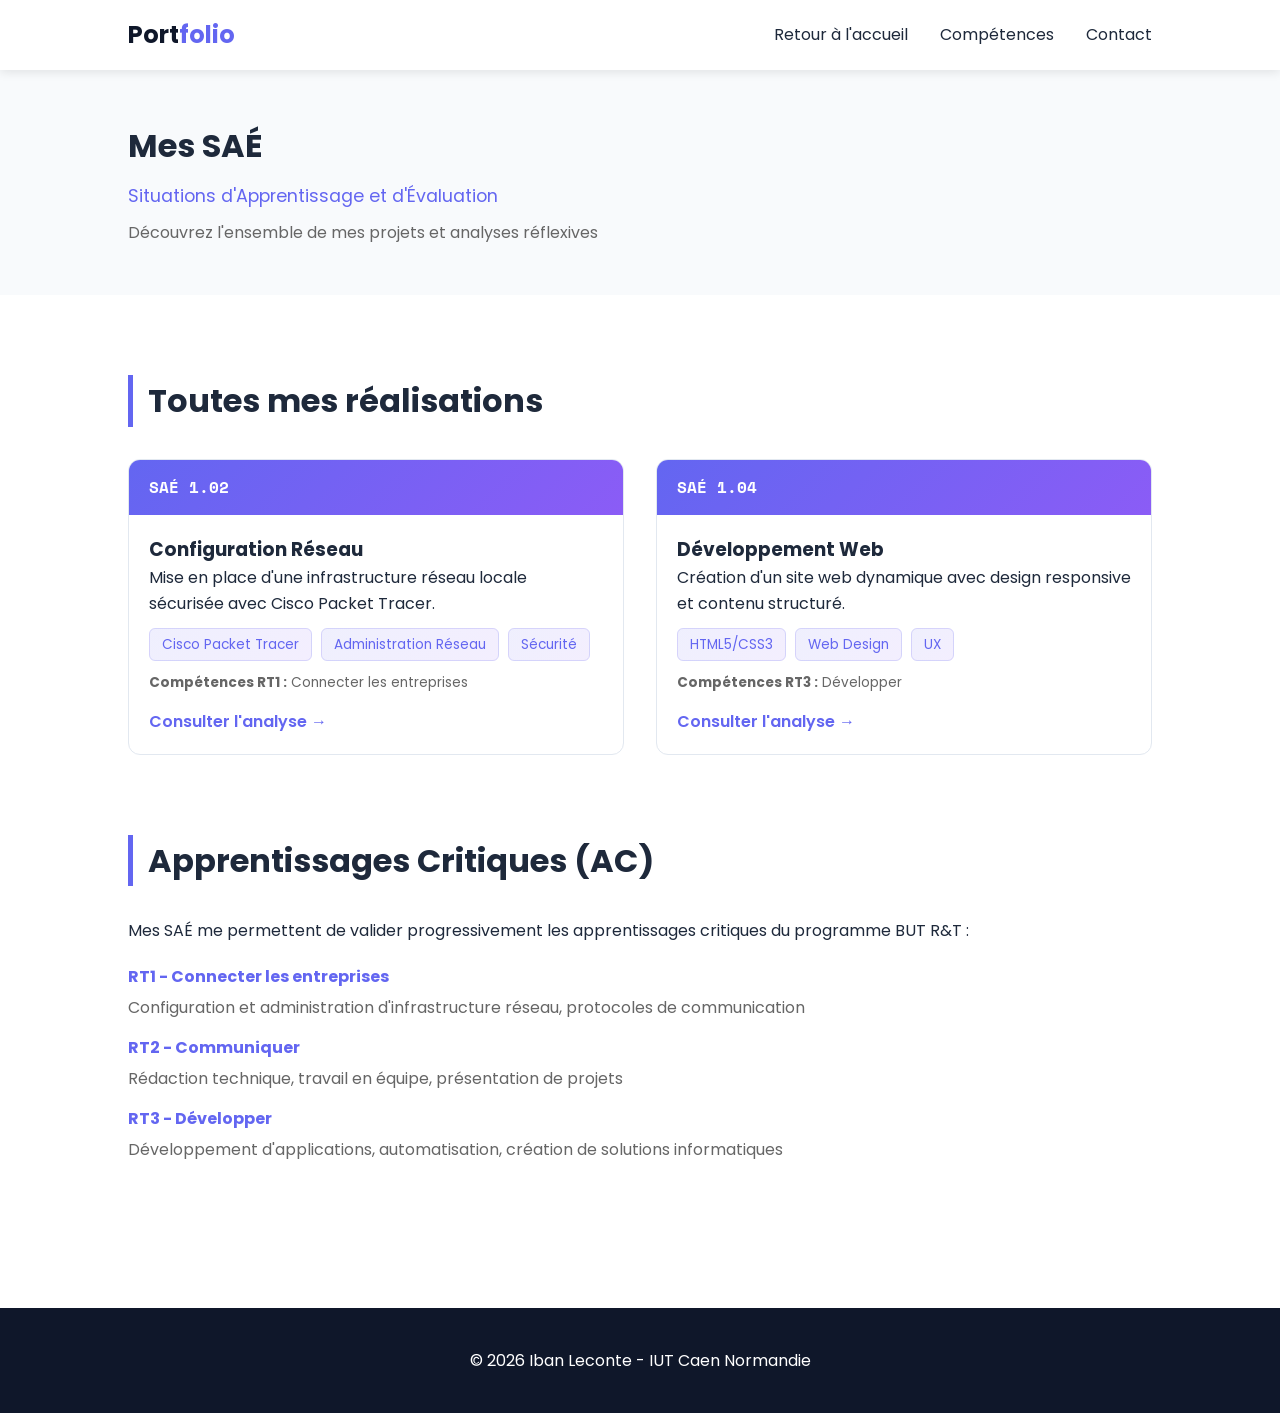
==== sae.html @ d7311331 "amélioration" ====
<!DOCTYPE html>
<html lang="fr">

<head>
    <meta charset="UTF-8">
    <meta name="viewport" content="width=device-width, initial-scale=1.0">
    <title>Mes SAÉ - Portfolio Iban Leconte</title>
    <link rel="stylesheet" href="style.css">
    <link href="https://fonts.googleapis.com/css2?family=Poppins:wght@300;400;600&family=Space+Mono&display=swap" rel="stylesheet">
</head>

<body>

    <nav>
        <div class="logo">Port<span>folio</span></div>
        <ul class="nav-links">
            <li><a href="index.html">Retour à l'accueil</a></li>
            <li><a href="index.html#skills">Compétences</a></li>
            <li><a href="index.html#contact">Contact</a></li>
        </ul>
    </nav>

    <header class="container bg-light" style="padding-top: 50px; padding-bottom: 50px;">
        <h1 style="margin-bottom: 10px;">Mes SAÉ</h1>
        <p style="color: var(--primary); font-size: 1.1rem;">Situations d'Apprentissage et d'Évaluation</p>
        <p style="color: #666; margin-top: 10px;">Découvrez l'ensemble de mes projets et analyses réflexives</p>
    </header>

    <main class="container">
        
        <section class="sae-section">
            <h2 class="section-title">Toutes mes réalisations</h2>
            <div class="project-grid" style="grid-template-columns: repeat(auto-fit, minmax(350px, 1fr));">
                
                <div class="card">
                    <div class="card-header">SAÉ 1.02</div>
                    <div class="card-body">
                        <h3>Configuration Réseau</h3>
                        <p>Mise en place d'une infrastructure réseau locale sécurisée avec Cisco Packet Tracer.</p>
                        <div class="tags">
                            <span>Cisco Packet Tracer</span>
                            <span>Administration Réseau</span>
                            <span>Sécurité</span>
                        </div>
                        <p style="font-size: 0.85rem; color: #666; margin-top: 15px;">
                            <strong>Compétences RT1 :</strong> Connecter les entreprises
                        </p>
                        <a href="sae102.html" class="link-btn" style="display: inline-block; margin-top: 15px;">Consulter l'analyse &rarr;</a>
                    </div>
                </div>

                <div class="card">
                    <div class="card-header">SAÉ 1.04</div>
                    <div class="card-body">
                        <h3>Développement Web</h3>
                        <p>Création d'un site web dynamique avec design responsive et contenu structuré.</p>
                        <div class="tags">
                            <span>HTML5/CSS3</span>
                            <span>Web Design</span>
                            <span>UX</span>
                        </div>
                        <p style="font-size: 0.85rem; color: #666; margin-top: 15px;">
                            <strong>Compétences RT3 :</strong> Développer
                        </p>
                        <a href="sae14.html" class="link-btn" style="display: inline-block; margin-top: 15px;">Consulter l'analyse &rarr;</a>
                    </div>
                </div>

            </div>
        </section>

        <div style="margin: 80px 0;"></div>

        <section class="sae-section">
            <h2 class="section-title">Apprentissages Critiques (AC)</h2>
            <div class="path-card" style="width: 100%;">
                <p>Mes SAÉ me permettent de valider progressivement les apprentissages critiques du programme BUT R&T :</p>
                <ul style="list-style: none; padding-left: 0; margin-top: 20px;">
                    <li style="margin-bottom: 15px;">
                        <strong style="color: var(--primary);">RT1 - Connecter les entreprises</strong>
                        <p style="margin: 5px 0 0 0; color: #666;">Configuration et administration d'infrastructure réseau, protocoles de communication</p>
                    </li>
                    <li style="margin-bottom: 15px;">
                        <strong style="color: var(--primary);">RT2 - Communiquer</strong>
                        <p style="margin: 5px 0 0 0; color: #666;">Rédaction technique, travail en équipe, présentation de projets</p>
                    </li>
                    <li style="margin-bottom: 15px;">
                        <strong style="color: var(--primary);">RT3 - Développer</strong>
                        <p style="margin: 5px 0 0 0; color: #666;">Développement d'applications, automatisation, création de solutions informatiques</p>
                    </li>
                </ul>
            </div>
        </section>

    </main>

    <footer style="background: var(--dark); color: white; padding: 40px 10%; text-align: center; margin-top: 50px;">
        <p>&copy; 2026 Iban Leconte - IUT Caen Normandie</p>
    </footer>

</body>

</html>
---- style.css ----
:root {
    --primary: #6366f1;
    --secondary: #8b5cf6;
    --dark: #0f172a;
    --light: #f8fafc;
    --text: #1e293b;
    --border: #e2e8f0;
    --accent: #ec4899;
}

* { margin: 0; padding: 0; box-sizing: border-box; }
body {
    font-family: 'Poppins', sans-serif;
    color: var(--text);
    line-height: 1.6;
    scroll-behavior: smooth;
}

/* Navigation */
nav {
    display: flex;
    justify-content: space-between;
    align-items: center;
    padding: 1rem 10%;
    background: white;
    box-shadow: 0 2px 10px rgba(0,0,0,0.1);
    position: sticky;
    top: 0;
    z-index: 1000;
}

.logo { font-weight: 700; font-size: 1.5rem; color: var(--dark); }
.logo span { color: var(--primary); }
.nav-links { display: flex; list-style: none; gap: 2rem; }
.nav-links a { text-decoration: none; color: var(--text); font-weight: 400; transition: 0.3s; }
.nav-links a:hover { color: var(--primary); }

/* Hero Section */
.hero {
    padding: 50px 10%;
    background: linear-gradient(135deg, #0f172a 0%, #1e293b 100%);
    min-height: auto;
    display: flex;
    align-items: center;
    color: white;
}

.hero-content { display: flex; align-items: center; gap: 4rem; flex-wrap: wrap; }
.hero-text { flex: 1; min-width: 300px; }
.hero-text h1 { font-size: 3.5rem; line-height: 1.2; margin-bottom: 1.5rem; color: white; }
.highlight { color: var(--primary); }
.subtitle { font-size: 1.2rem; color: var(--secondary); font-weight: 600; margin-bottom: 1rem; }
.hero-text > p { margin-bottom: 1.5rem; color: rgba(255, 255, 255, 0.9); font-size: 1.05rem; }

.hero-text > p { margin-bottom: 1.5rem; color: rgba(255, 255, 255, 0.9); font-size: 1.05rem; }

.profile-img {
    width: 280px;
    height: 280px;
    border-radius: 20px;
    object-fit: cover;
    box-shadow: 0px 10px 30px rgba(99, 102, 241, 0.2);
}

/* Sections */
.container { padding: 80px 10%; }
.bg-light { background-color: var(--light); }
.section-title { font-size: 2rem; margin-bottom: 2rem; border-left: 5px solid var(--primary); padding-left: 15px; }
.section-intro { margin-bottom: 3rem; color: #666; }

/* Cartes SAÉ */
.project-grid { display: grid; grid-template-columns: repeat(auto-fit, minmax(300px, 1fr)); gap: 2rem; }
.card {
    background: white;
    border-radius: 12px;
    overflow: hidden;
    border: 1px solid var(--border);
    transition: transform 0.3s, box-shadow 0.3s;
}
.card:hover { transform: translateY(-10px); box-shadow: 0 15px 40px rgba(99, 102, 241, 0.15); }
.card-header { background: linear-gradient(135deg, var(--primary) 0%, var(--secondary) 100%); color: white; padding: 15px 20px; font-family: 'Space Mono', monospace; font-weight: 600; }
.card-body { padding: 20px; }
.tags { margin: 15px 0; }
.tags span {
    background: linear-gradient(135deg, rgba(99, 102, 241, 0.1) 0%, rgba(139, 92, 246, 0.1) 100%);
    color: var(--primary);
    padding: 6px 12px;
    border-radius: 6px;
    font-size: 0.85rem;
    border: 1px solid rgba(99, 102, 241, 0.2);
    margin-right: 5px;
    color: var(--primary);
}
.link-btn { 
    color: var(--primary); 
    text-decoration: none; 
    font-weight: 600;
    transition: 0.3s;
}
.link-btn:hover { color: var(--secondary); }

/* Boutons */
.btn {
    display: inline-block;
    padding: 12px 28px;
    background: linear-gradient(135deg, var(--primary) 0%, var(--secondary) 100%);
    color: white !important;
    text-decoration: none;
    border-radius: 8px;
    font-weight: 600;
    transition: all 0.3s ease;
    border: none;
    cursor: pointer;
    box-shadow: 0 4px 15px rgba(99, 102, 241, 0.3);
}

.btn:hover {
    transform: translateY(-2px);
    box-shadow: 0 6px 25px rgba(99, 102, 241, 0.4);
}

.btn-outline {
    background: transparent;
    border: 2px solid var(--primary);
    color: var(--primary) !important;
    box-shadow: none;
}

.btn-outline:hover {
    background: var(--primary);
    color: white !important;
    box-shadow: 0 4px 15px rgba(99, 102, 241, 0.3);
}

/* Compétences */
.skills-grid { display: grid; grid-template-columns: repeat(auto-fit, minmax(250px, 1fr)); gap: 3rem; }
.skill-item {
    background: white;
    border: 2px solid var(--primary);
    border-radius: 12px;
    padding: 25px;
    transition: all 0.3s ease;
}
.skill-item:hover {
    box-shadow: 0 8px 25px rgba(99, 102, 241, 0.15);
    transform: translateY(-5px);
    border-color: var(--secondary);
}
.skill-item h4 { margin-bottom: 15px; color: var(--dark); font-size: 1.05rem; }
.progress-bar { background: #e2e8f0; height: 8px; border-radius: 4px; margin-bottom: 15px; }
.progress { background: linear-gradient(90deg, var(--primary) 0%, var(--secondary) 100%); height: 100%; border-radius: 4px; }
.skill-item p { color: #666; font-size: 0.95rem; margin-top: 10px; }

/* Footer */
footer { background: var(--dark); color: white; text-align: center; padding: 60px 10% 20px; }
footer h2 { margin-bottom: 1.5rem; font-size: 2rem; }
footer > div > p { margin-bottom: 2rem; font-size: 1.05rem; color: rgba(255, 255, 255, 0.8); }
footer .btn { margin-bottom: 2rem; }
.footer-bottom { margin-top: 40px; padding-top: 20px; border-top: 1px solid #333; font-size: 0.8rem; opacity: 0.7; }

/* Responsive */
@media (max-width: 768px) {
    .hero-text h1 { font-size: 2.5rem; }
    .nav-links { display: none; } /* On pourrait ajouter un menu burger ici */
}

/* Style de la carte de présentation */
.presentation-card {
    background: white;
    border-radius: 15px;
    padding: 40px;
    box-shadow: 0 10px 30px rgba(0, 0, 0, 0.05);
    border: 1px solid var(--border);
    max-width: 900px;
    margin: 0 auto;
}

.pres-header {
    display: flex;
    align-items: center;
    gap: 20px;
    margin-bottom: 25px;
    border-bottom: 2px solid var(--light);
    padding-bottom: 20px;
}

.pres-icon {
    font-size: 2.5rem;
    background: var(--light);
    width: 60px;
    height: 60px;
    display: flex;
    align-items: center;
    justify-content: center;
    border-radius: 12px;
}

.pres-title h3 {
    font-size: 1.5rem;
    color: var(--dark);
}

.pres-title p {
    color: var(--primary);
    font-weight: 500;
    font-size: 0.9rem;
}

.pres-body p {
    font-size: 1.05rem;
    color: #555;
    margin-bottom: 25px;
}

.pres-info-grid {
    display: grid;
    grid-template-columns: repeat(auto-fit, minmax(200px, 1fr));
    gap: 20px;
    background: var(--light);
    padding: 20px;
    border-radius: 10px;
    margin-bottom: 25px;
}

.pres-info-item strong {
    display: block;
    color: var(--dark);
    font-size: 0.9rem;
    margin-bottom: 5px;
}

.pres-info-item p {
    font-size: 0.9rem;
    margin-bottom: 0;
    color: var(--primary);
}

.pres-footer {
    font-style: italic;
    border-left: 3px solid var(--primary);
    padding-left: 15px;
    margin-bottom: 0 !important;
}

/* --- Variables Additionnelles --- */
:root {
    --glass-bg: rgba(255, 255, 255, 0.7);
    --glass-border: rgba(255, 255, 255, 0.3);
    --shadow-soft: 0 8px 32px 0 rgba(31, 38, 135, 0.08);
}

.sae-page {
    background: radial-gradient(circle at top right, #f0f7ff, #ffffff);
}

/* --- Hero & Navigation --- */
.glass-nav {
    background: rgba(255, 255, 255, 0.8);
    backdrop-filter: blur(10px);
    border-bottom: 1px solid var(--glass-border);
}

.sae-hero {
    padding: 120px 10% 60px;
    background: linear-gradient(135deg, var(--dark) 0%, #2c3e50 100%);
    color: white;
    text-align: center;
    clip-path: polygon(0 0, 100% 0, 100% 90%, 0 100%);
}

.badge {
    background: var(--primary);
    padding: 5px 15px;
    border-radius: 50px;
    font-size: 0.8rem;
    font-weight: 600;
    text-transform: uppercase;
}

.tag-pill {
    background: rgba(255,255,255,0.1);
    border: 1px solid rgba(255,255,255,0.2);
    padding: 6px 18px;
    border-radius: 50px;
    margin: 5px;
    display: inline-block;
    backdrop-filter: blur(5px);
}

/* --- Blocs de Contenu --- */
.content-block { margin-bottom: 80px; }
.block-header { display: flex; align-items: center; gap: 15px; margin-bottom: 25px; }
.block-header .icon { font-size: 2rem; }

.card-glass {
    background: var(--glass-bg);
    backdrop-filter: blur(8px);
    border: 1px solid var(--glass-border);
    padding: 40px;
    border-radius: 20px;
    box-shadow: var(--shadow-soft);
}

/* --- Visuals & Terminal --- */
.visual-grid {
    display: grid;
    grid-template-columns: 1fr 1fr;
    gap: 30px;
}

.trace-card {
    background: white;
    border-radius: 20px;
    overflow: hidden;
    box-shadow: var(--shadow-soft);
}

.img-placeholder {
    background: #f0f4f8;
    height: 250px;
    display: flex;
    align-items: center;
    justify-content: center;
    color: var(--primary);
    font-weight: 600;
    border-bottom: 1px solid #eee;
}

.terminal-container {
    background: #1e1e1e;
    border-radius: 12px;
    overflow: hidden;
    box-shadow: 0 15px 35px rgba(0,0,0,0.2);
}

.terminal-header {
    background: #333;
    padding: 12px 15px;
    display: flex;
    align-items: center;
    gap: 8px;
}

.dot { width: 12px; height: 12px; border-radius: 50%; }
.red { background: #ff5f56; }
.yellow { background: #ffbd2e; }
.green { background: #27c93f; }
.terminal-title { color: #aaa; font-size: 0.8rem; margin-left: 10px; font-family: sans-serif; }

.terminal-body {
    padding: 20px;
    color: #00ff00;
    font-family: 'Space Mono', monospace;
    font-size: 0.9rem;
    line-height: 1.5;
}

/* --- Amélioration Section À Propos --- */
.about-wrapper {
    display: grid;
    grid-template-columns: 1.5fr 1fr;
    gap: 50px;
    align-items: center;
}

.about-text h3 {
    font-size: 1.8rem;
    margin-bottom: 20px;
    color: var(--dark);
}

.about-text p {
    margin-bottom: 20px;
    font-size: 1.05rem;
    color: #444;
    text-align: justify;
}

.about-cta {
    display: flex;
    gap: 15px;
    margin-top: 30px;
}

/* Cartes de détails à droite */
.about-details {
    display: grid;
    gap: 20px;
}

.detail-card {
    background: white;
    padding: 20px;
    border-radius: 12px;
    display: flex;
    align-items: center;
    gap: 15px;
    border: 1px solid var(--border);
    transition: 0.3s;
    box-shadow: 0 4px 15px rgba(0,0,0,0.02);
}

.detail-card:hover {
    transform: translateX(10px);
    border-color: var(--primary);
    box-shadow: 0 4px 20px rgba(0,112,243,0.1);
}

.detail-icon {
    font-size: 1.5rem;
    background: var(--light);
    width: 50px;
    height: 50px;
    display: flex;
    align-items: center;
    justify-content: center;
    border-radius: 10px;
}

.detail-info h4 {
    font-size: 0.9rem;
    color: var(--secondary-text);
    margin-bottom: 2px;
}

.detail-info p {
    font-weight: 600;
    color: var(--dark);
    margin: 0;
}

/* Responsive */
@media (max-width: 900px) {
    .about-wrapper {
        grid-template-columns: 1fr;
    }
    .about-details {
        order: -1; /* Les détails passent au-dessus sur mobile */
    }
}
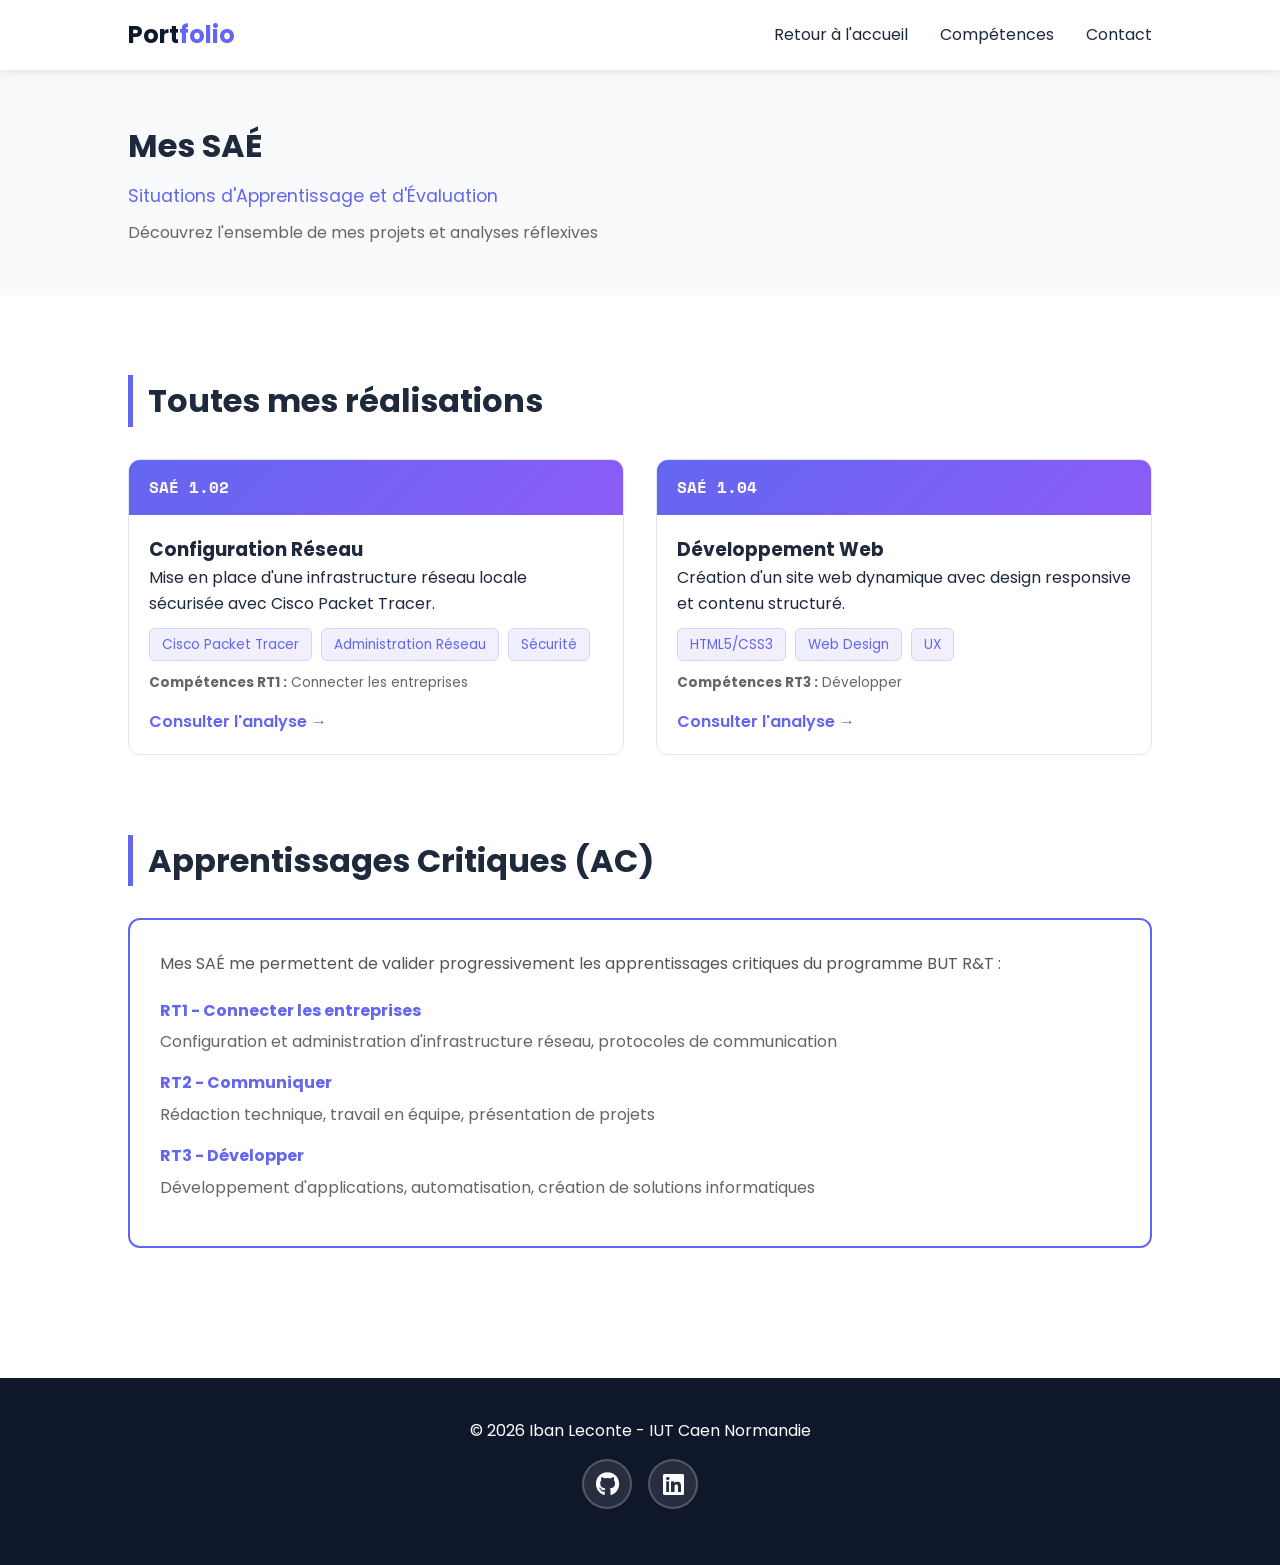
==== commit 86c141a7: "amélioration 2" ====
--- a/sae.html
+++ b/sae.html
@@ -7,12 +7,18 @@
     <title>Mes SAÉ - Portfolio Iban Leconte</title>
     <link rel="stylesheet" href="style.css">
     <link href="https://fonts.googleapis.com/css2?family=Poppins:wght@300;400;600&family=Space+Mono&display=swap" rel="stylesheet">
+    <link rel="stylesheet" href="https://cdnjs.cloudflare.com/ajax/libs/font-awesome/6.4.0/css/all.min.css">
 </head>
 
 <body>
 
     <nav>
         <div class="logo">Port<span>folio</span></div>
+        <div class="menu-toggle">
+            <span></span>
+            <span></span>
+            <span></span>
+        </div>
         <ul class="nav-links">
             <li><a href="index.html">Retour à l'accueil</a></li>
             <li><a href="index.html#skills">Compétences</a></li>
@@ -96,8 +102,14 @@
 
     <footer style="background: var(--dark); color: white; padding: 40px 10%; text-align: center; margin-top: 50px;">
         <p>&copy; 2026 Iban Leconte - IUT Caen Normandie</p>
+        
+        <ul class="social-links">
+            <li><a href="https://github.com/iban18" target="_blank" rel="noopener noreferrer" title="GitHub"><i class="fab fa-github"></i></a></li>
+            <li><a href="https://www.linkedin.com/in/iban-leconte-3233163b8/" target="_blank" rel="noopener noreferrer" title="LinkedIn"><i class="fab fa-linkedin"></i></a></li>
+        </ul>
     </footer>
 
+    <script src="script.js"></script>
 </body>
 
 </html>
--- a/style.css
+++ b/style.css
@@ -6,9 +6,13 @@
     --text: #1e293b;
     --border: #e2e8f0;
     --accent: #ec4899;
+    --glass-bg: rgba(255, 255, 255, 0.7);
+    --glass-border: rgba(255, 255, 255, 0.3);
+    --shadow-soft: 0 8px 32px 0 rgba(31, 38, 135, 0.08);
 }
 
 * { margin: 0; padding: 0; box-sizing: border-box; }
+
 body {
     font-family: 'Poppins', sans-serif;
     color: var(--text);
@@ -31,27 +35,86 @@
 
 .logo { font-weight: 700; font-size: 1.5rem; color: var(--dark); }
 .logo span { color: var(--primary); }
+
+/* Menu Hamburger */
+.menu-toggle {
+    display: none;
+    flex-direction: column;
+    cursor: pointer;
+    gap: 5px;
+}
+
+.menu-toggle span {
+    width: 25px;
+    height: 3px;
+    background: var(--dark);
+    border-radius: 2px;
+    transition: all 0.3s ease;
+}
+
+.menu-toggle.active span:nth-child(1) {
+    transform: rotate(45deg) translate(8px, 8px);
+}
+
+.menu-toggle.active span:nth-child(2) {
+    opacity: 0;
+}
+
+.menu-toggle.active span:nth-child(3) {
+    transform: rotate(-45deg) translate(7px, -7px);
+}
+
 .nav-links { display: flex; list-style: none; gap: 2rem; }
 .nav-links a { text-decoration: none; color: var(--text); font-weight: 400; transition: 0.3s; }
 .nav-links a:hover { color: var(--primary); }
 
-/* Hero Section */
+/* Hero Section - FOND MODIFIÉ ICI */
 .hero {
     padding: 50px 10%;
-    background: linear-gradient(135deg, #0f172a 0%, #1e293b 100%);
+    /* Nouveau dégradé plus intense et vibrant au lieu du gris/bleu très sombre */
+    background: linear-gradient(135deg, #1e293b 0%, #3730a3 100%);
     min-height: auto;
     display: flex;
     align-items: center;
     color: white;
-}
-
-.hero-content { display: flex; align-items: center; gap: 4rem; flex-wrap: wrap; }
+    position: relative;
+    overflow: hidden;
+}
+
+/* Décoration SVG en arrière-plan */
+.hero::before {
+    content: '';
+    position: absolute;
+    top: -100px;
+    right: -100px;
+    width: 600px;
+    height: 600px;
+    background: radial-gradient(circle, var(--c1-color, rgba(99, 102, 241, 0.25)) 0%, rgba(99, 102, 241, 0) 70%);
+    border-radius: 50%;
+    pointer-events: none;
+    transform: translate(var(--c1-tx, 0px), var(--c1-ty, 0px));
+    transition: transform 3.5s ease-in-out, background 2.5s ease-in-out;
+}
+
+.hero::after {
+    content: '';
+    position: absolute;
+    bottom: -100px;
+    left: -50px;
+    width: 500px;
+    height: 500px;
+    background: radial-gradient(circle, var(--c2-color, rgba(139, 92, 246, 0.2)) 0%, rgba(139, 92, 246, 0) 70%);
+    border-radius: 50%;
+    pointer-events: none;
+    transform: translate(var(--c2-tx, 0px), var(--c2-ty, 0px));
+    transition: transform 4s ease-in-out, background 2.5s ease-in-out;
+}
+
+.hero-content { display: flex; align-items: center; gap: 4rem; flex-wrap: wrap; position: relative; z-index: 1; }
 .hero-text { flex: 1; min-width: 300px; }
 .hero-text h1 { font-size: 3.5rem; line-height: 1.2; margin-bottom: 1.5rem; color: white; }
-.highlight { color: var(--primary); }
+.highlight { color: #a5b4fc; /* Couleur de mise en valeur légèrement adoucie pour contraster avec le nouveau fond */ }
 .subtitle { font-size: 1.2rem; color: var(--secondary); font-weight: 600; margin-bottom: 1rem; }
-.hero-text > p { margin-bottom: 1.5rem; color: rgba(255, 255, 255, 0.9); font-size: 1.05rem; }
-
 .hero-text > p { margin-bottom: 1.5rem; color: rgba(255, 255, 255, 0.9); font-size: 1.05rem; }
 
 .profile-img {
@@ -59,7 +122,7 @@
     height: 280px;
     border-radius: 20px;
     object-fit: cover;
-    box-shadow: 0px 10px 30px rgba(99, 102, 241, 0.2);
+    box-shadow: 0px 10px 30px rgba(0, 0, 0, 0.4); /* Ombre accentuée pour détacher l'image du fond */
 }
 
 /* Sections */
@@ -89,7 +152,6 @@
     font-size: 0.85rem;
     border: 1px solid rgba(99, 102, 241, 0.2);
     margin-right: 5px;
-    color: var(--primary);
 }
 .link-btn { 
     color: var(--primary); 
@@ -132,6 +194,61 @@
     box-shadow: 0 4px 15px rgba(99, 102, 241, 0.3);
 }
 
+/* Section Présentation et Projection */
+.path-content {
+    display: grid;
+    grid-template-columns: repeat(auto-fit, minmax(300px, 1fr));
+    gap: 2.5rem;
+}
+
+.path-card {
+    background: white;
+    border: 2px solid var(--primary);
+    border-radius: 12px;
+    padding: 30px;
+    transition: all 0.3s ease;
+    position: relative;
+    overflow: hidden;
+}
+
+.path-card::before {
+    content: '';
+    position: absolute;
+    top: 0;
+    left: -100%;
+    width: 100%;
+    height: 100%;
+    background: linear-gradient(135deg, rgba(99, 102, 241, 0.1) 0%, rgba(139, 92, 246, 0.1) 100%);
+    transition: left 0.3s ease;
+    z-index: 0;
+}
+
+.path-card:hover {
+    transform: translateY(-8px);
+    box-shadow: 0 15px 40px rgba(99, 102, 241, 0.2);
+    border-color: var(--secondary);
+}
+
+.path-card:hover::before {
+    left: 0;
+}
+
+.path-card h3 {
+    font-size: 1.4rem;
+    color: var(--primary);
+    margin-bottom: 1rem;
+    position: relative;
+    z-index: 1;
+}
+
+.path-card p {
+    color: #555;
+    font-size: 1rem;
+    line-height: 1.7;
+    position: relative;
+    z-index: 1;
+}
+
 /* Compétences */
 .skills-grid { display: grid; grid-template-columns: repeat(auto-fit, minmax(250px, 1fr)); gap: 3rem; }
 .skill-item {
@@ -152,16 +269,16 @@
 .skill-item p { color: #666; font-size: 0.95rem; margin-top: 10px; }
 
 /* Footer */
-footer { background: var(--dark); color: white; text-align: center; padding: 60px 10% 20px; }
-footer h2 { margin-bottom: 1.5rem; font-size: 2rem; }
-footer > div > p { margin-bottom: 2rem; font-size: 1.05rem; color: rgba(255, 255, 255, 0.8); }
-footer .btn { margin-bottom: 2rem; }
-.footer-bottom { margin-top: 40px; padding-top: 20px; border-top: 1px solid #333; font-size: 0.8rem; opacity: 0.7; }
+footer { background: var(--dark); color: white; text-align: center; padding: 30px 10%; }
+footer h2 { margin-bottom: 0.8rem; font-size: 1.5rem; }
+footer > div > p { margin-bottom: 1rem; font-size: 0.95rem; color: rgba(255, 255, 255, 0.8); }
+footer .btn { margin-bottom: 1.5rem; padding: 10px 24px; }
+.footer-bottom { margin-top: 1.5rem; padding-top: 1rem; border-top: 1px solid #333; font-size: 0.75rem; opacity: 0.7; }
 
 /* Responsive */
 @media (max-width: 768px) {
     .hero-text h1 { font-size: 2.5rem; }
-    .nav-links { display: none; } /* On pourrait ajouter un menu burger ici */
+    .nav-links { display: none; }
 }
 
 /* Style de la carte de présentation */
@@ -242,13 +359,6 @@
     margin-bottom: 0 !important;
 }
 
-/* --- Variables Additionnelles --- */
-:root {
-    --glass-bg: rgba(255, 255, 255, 0.7);
-    --glass-border: rgba(255, 255, 255, 0.3);
-    --shadow-soft: 0 8px 32px 0 rgba(31, 38, 135, 0.08);
-}
-
 .sae-page {
     background: radial-gradient(circle at top right, #f0f7ff, #ffffff);
 }
@@ -435,8 +545,96 @@
         grid-template-columns: 1fr;
     }
     .about-details {
-        order: -1; /* Les détails passent au-dessus sur mobile */
-    }
-}
-
-
+        order: -1;
+    }
+}
+
+/* Icônes Sociales */
+.social-links {
+    display: flex;
+    justify-content: center;
+    gap: 1rem;
+    margin: 1rem 0;
+    list-style: none;
+    padding: 0;
+}
+
+.social-links a {
+    display: inline-flex;
+    align-items: center;
+    justify-content: center;
+    width: 50px;
+    height: 50px;
+    background: rgba(255, 255, 255, 0.1);
+    color: white;
+    border-radius: 50%;
+    text-decoration: none;
+    transition: all 0.3s ease;
+    border: 2px solid rgba(255, 255, 255, 0.2);
+}
+
+.social-links a:hover {
+    background: linear-gradient(135deg, var(--primary) 0%, var(--secondary) 100%);
+    border-color: var(--primary);
+    transform: translateY(-5px);
+    box-shadow: 0 8px 20px rgba(99, 102, 241, 0.4);
+}
+
+.social-links i {
+    font-size: 1.5rem;
+}
+
+/* Animations au scroll */
+@keyframes slideInUp {
+    from {
+        opacity: 0;
+        transform: translateY(30px);
+    }
+    to {
+        opacity: 1;
+        transform: translateY(0);
+    }
+}
+
+.card, .skill-item, .path-card, .detail-card {
+    opacity: 0;
+    transition: opacity 0.6s ease, transform 0.6s ease;
+}
+
+.animate-in {
+    animation: slideInUp 0.6s ease forwards;
+}
+
+/* Responsive Menu */
+@media (max-width: 768px) {
+    .menu-toggle {
+        display: flex;
+    }
+    
+    .nav-links {
+        position: absolute;
+        top: 60px;
+        left: 0;
+        right: 0;
+        flex-direction: column;
+        background: white;
+        gap: 0;
+        max-height: 0;
+        overflow: hidden;
+        transition: max-height 0.3s ease;
+        box-shadow: 0 4px 10px rgba(0,0,0,0.1);
+    }
+    
+    .nav-links.active {
+        max-height: 300px;
+    }
+    
+    .nav-links li {
+        padding: 1rem;
+        border-bottom: 1px solid var(--border);
+    }
+    
+    .nav-links li:last-child {
+        border-bottom: none;
+    }
+}
